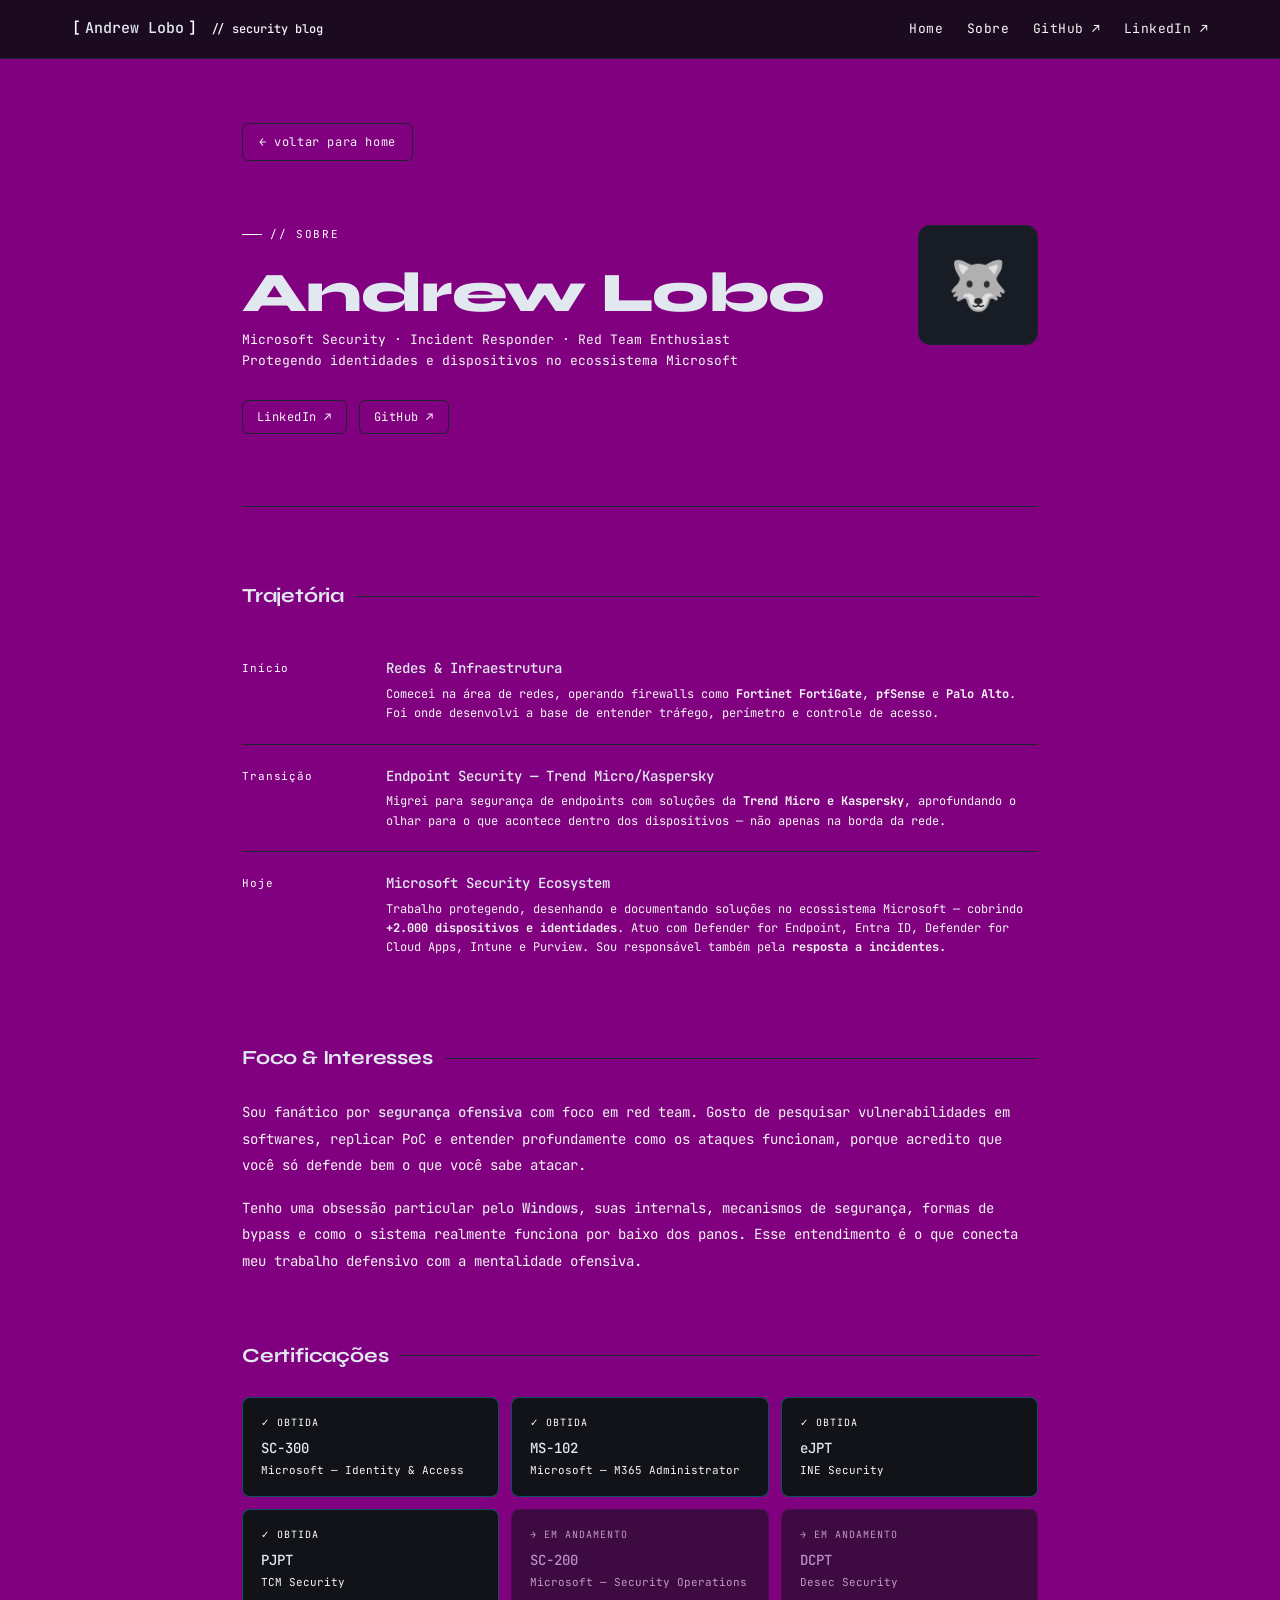
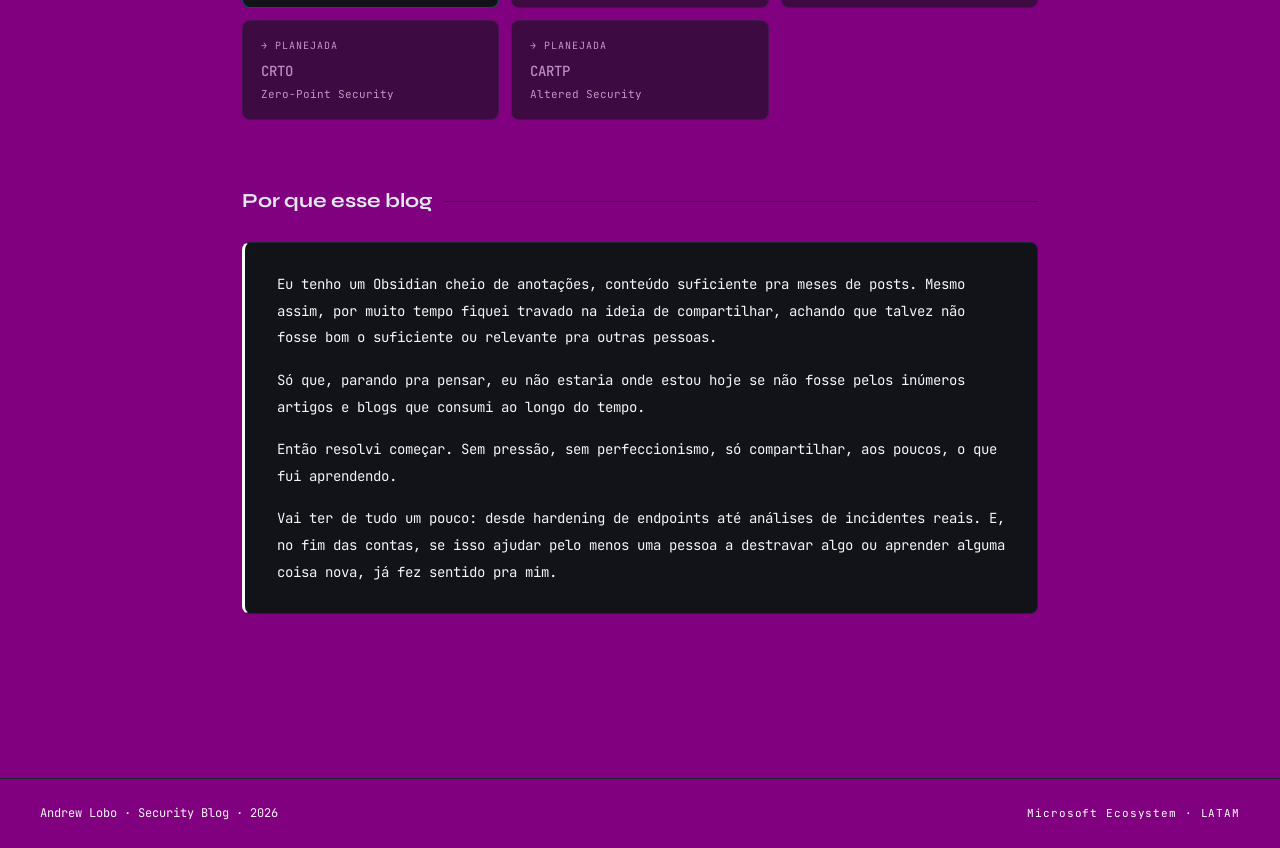
==== sobre.html @ ae2495c2 "alterações html e css principal" ====
<!DOCTYPE html>
<html lang="pt-BR">
<head>
  <meta charset="UTF-8" />
  <meta name="viewport" content="width=device-width, initial-scale=1.0" />
  <title>Sobre — Andrew Lobo</title>
  <link rel="stylesheet" href="style.css" />
  <link rel="preconnect" href="https://fonts.googleapis.com" />
  <link href="https://fonts.googleapis.com/css2?family=Syne:wght@400;600;700;800&family=JetBrains+Mono:wght@300;400;500&display=swap" rel="stylesheet" />
  <style>
    .about-page {
      max-width: 860px;
      margin: 0 auto;
      padding: 64px 32px 100px;
    }

    .about-back {
      display: inline-flex;
      align-items: center;
      gap: 8px;
      color: var(--text-dim);
      text-decoration: none;
      font-size: 12px;
      letter-spacing: 0.05em;
      margin-bottom: 64px;
      border: 1px solid var(--border);
      padding: 8px 16px;
      border-radius: 6px;
      transition: border-color 220ms, color 220ms;
    }
    .about-back:hover { border-color: var(--accent); color: var(--accent); }

    /* Hero */
    .about-hero {
      display: grid;
      grid-template-columns: 1fr auto;
      gap: 48px;
      align-items: start;
      margin-bottom: 72px;
      padding-bottom: 72px;
      border-bottom: 1px solid var(--border);
    }

    .about-label {
      font-size: 11px;
      letter-spacing: 0.15em;
      text-transform: uppercase;
      color: var(--accent);
      margin-bottom: 20px;
      display: flex;
      align-items: center;
      gap: 8px;
    }
    .about-label::before {
      content: '';
      display: inline-block;
      width: 20px;
      height: 1px;
      background: var(--accent);
    }

    .about-name {
      font-family: var(--font-display);
      font-weight: 800;
      font-size: clamp(36px, 5vw, 56px);
      color: var(--text);
      letter-spacing: -0.02em;
      line-height: 1.05;
      margin-bottom: 8px;
    }

    .about-role {
      font-size: 13px;
      color: var(--text-dim);
      margin-bottom: 28px;
      line-height: 1.6;
    }

    .about-links {
      display: flex;
      gap: 12px;
      flex-wrap: wrap;
    }

    .about-link {
      display: inline-flex;
      align-items: center;
      gap: 6px;
      font-size: 12px;
      color: var(--text-dim);
      text-decoration: none;
      border: 1px solid var(--border);
      padding: 6px 14px;
      border-radius: 6px;
      letter-spacing: 0.04em;
      transition: border-color 220ms, color 220ms;
    }
    .about-link:hover { border-color: var(--accent); color: var(--accent); }

    .about-avatar {
      width: 120px;
      height: 120px;
      border-radius: 12px;
      background: var(--surface2);
      border: 1px solid var(--border);
      display: flex;
      align-items: center;
      justify-content: center;
      font-size: 48px;
      flex-shrink: 0;
    }

    /* Sections */
    .about-section {
      margin-bottom: 64px;
    }

    .about-section-title {
      font-family: var(--font-display);
      font-weight: 700;
      font-size: 20px;
      color: var(--text);
      letter-spacing: -0.01em;
      margin-bottom: 24px;
      display: flex;
      align-items: center;
      gap: 12px;
    }
    .about-section-title::after {
      content: '';
      flex: 1;
      height: 1px;
      background: var(--border);
    }

    .about-text {
      color: var(--text-dim);
      font-size: 14px;
      line-height: 1.9;
      margin-bottom: 16px;
    }

    .about-text strong { color: var(--text); font-weight: 500; }

    /* Timeline */
    .timeline {
      display: flex;
      flex-direction: column;
      gap: 0;
    }

    .timeline-item {
      display: grid;
      grid-template-columns: 120px 1fr;
      gap: 24px;
      padding: 20px 0;
      border-bottom: 1px solid var(--border);
      position: relative;
    }
    .timeline-item:last-child { border-bottom: none; }

    .timeline-period {
      font-size: 11px;
      color: var(--accent);
      letter-spacing: 0.08em;
      padding-top: 2px;
    }

    .timeline-content-title {
      font-size: 14px;
      color: var(--text);
      font-weight: 500;
      margin-bottom: 4px;
    }

    .timeline-content-desc {
      font-size: 12px;
      color: var(--text-dim);
      line-height: 1.6;
    }

    /* Certs */
    .certs-grid {
      display: grid;
      grid-template-columns: repeat(auto-fill, minmax(200px, 1fr));
      gap: 12px;
    }

    .cert-card {
      background: var(--surface);
      border: 1px solid var(--border);
      border-radius: 8px;
      padding: 16px 18px;
    }

    .cert-card.active { border-color: rgba(0, 229, 255, 0.3); }
    .cert-card.planned { opacity: 0.6; }

    .cert-status {
      font-size: 10px;
      letter-spacing: 0.1em;
      text-transform: uppercase;
      margin-bottom: 8px;
    }
    .cert-card.active  .cert-status { color: var(--accent); }
    .cert-card.planned .cert-status { color: var(--text-dim); }

    .cert-name {
      font-size: 14px;
      color: var(--text);
      font-weight: 500;
      line-height: 1.3;
    }

    .cert-issuer {
      font-size: 11px;
      color: var(--text-dim);
      margin-top: 4px;
    }

    /* Blog motivation */
    .motivation-box {
      background: var(--surface);
      border: 1px solid var(--border);
      border-left: 3px solid var(--accent);
      border-radius: 8px;
      padding: 28px 32px;
    }

    @media (max-width: 640px) {
      .about-page { padding: 40px 20px 64px; }
      .about-hero { grid-template-columns: 1fr; }
      .about-avatar { display: none; }
      .timeline-item { grid-template-columns: 1fr; gap: 4px; }
    }
  </style>
</head>
<body>

  <header class="site-header">
    <div class="header-inner">
      <div class="logo">
        <span class="logo-bracket">[</span>
        <span class="logo-name">Andrew Lobo</span>
        <span class="logo-bracket">]</span>
        <span class="logo-tag">// security blog</span>
      </div>
      <nav class="header-nav">
        <a href="index.html" class="nav-link">Home</a>
        <a href="sobre.html" class="nav-link active">Sobre</a>
        <a href="https://github.com/math69b" target="_blank" class="nav-link">GitHub ↗</a>
        <a href="https://linkedin.com/in/SEU-PERFIL" target="_blank" class="nav-link">LinkedIn ↗</a>
      </nav>
    </div>
  </header>

  <main class="about-page">

    <a class="about-back" href="index.html">← voltar para home</a>

    <!-- Hero -->
    <div class="about-hero">
      <div>
        <div class="about-label">// sobre</div>
        <h1 class="about-name">Andrew Lobo</h1>
        <p class="about-role">
          Microsoft Security · Incident Responder · Red Team Enthusiast<br />
          Protegendo identidades e dispositivos no ecossistema Microsoft
        </p>
        <div class="about-links">
          <a class="about-link" href="https://linkedin.com/in/SEU-PERFIL" target="_blank">LinkedIn ↗</a>
          <a class="about-link" href="https://github.com/math69b" target="_blank">GitHub ↗</a>
        </div>
      </div>
      <div class="about-avatar">🐺</div>
    </div>

    <!-- Trajetória -->
    <section class="about-section">
      <h2 class="about-section-title">Trajetória</h2>

      <div class="timeline">

        <div class="timeline-item">
          <div class="timeline-period">Início</div>
          <div>
            <div class="timeline-content-title">Redes & Infraestrutura</div>
            <div class="timeline-content-desc">
              Comecei na área de redes, operando firewalls como <strong>Fortinet FortiGate</strong>, <strong>pfSense</strong> e <strong>Palo Alto</strong>. Foi onde desenvolvi a base de entender tráfego, perímetro e controle de acesso.
            </div>
          </div>
        </div>

        <div class="timeline-item">
          <div class="timeline-period">Transição</div>
          <div>
            <div class="timeline-content-title">Endpoint Security — Trend Micro/Kaspersky</div>
            <div class="timeline-content-desc">
              Migrei para segurança de endpoints com soluções da <strong>Trend Micro e Kaspersky</strong>, aprofundando o olhar para o que acontece dentro dos dispositivos — não apenas na borda da rede.
            </div>
          </div>
        </div>

        <div class="timeline-item">
          <div class="timeline-period">Hoje</div>
          <div>
            <div class="timeline-content-title">Microsoft Security Ecosystem</div>
            <div class="timeline-content-desc">
              Trabalho protegendo, desenhando e documentando soluções no ecossistema Microsoft — cobrindo <strong>+2.000 dispositivos e identidades</strong>. Atuo com Defender for Endpoint, Entra ID, Defender for Cloud Apps, Intune e Purview. Sou responsável também pela <strong>resposta a incidentes.</strong>
            </div>
          </div>
        </div>

      </div>
    </section>

    <!-- Foco -->
    <section class="about-section">
      <h2 class="about-section-title">Foco & Interesses</h2>
      <p class="about-text">
        Sou fanático por <strong>segurança ofensiva</strong> com foco em red team. Gosto de pesquisar vulnerabilidades em softwares, replicar PoC e entender profundamente como os ataques funcionam, porque acredito que você só defende bem o que você sabe atacar.
      </p>
      <p class="about-text">
        Tenho uma obsessão particular pelo <strong>Windows</strong>, suas internals, mecanismos de segurança, formas de bypass e como o sistema realmente funciona por baixo dos panos. Esse entendimento é o que conecta meu trabalho defensivo com a mentalidade ofensiva.
      </p>
    </section>

    <!-- Certificações -->
    <section class="about-section">
      <h2 class="about-section-title">Certificações</h2>
      <div class="certs-grid">

        <div class="cert-card active">
          <div class="cert-status">✓ Obtida</div>
          <div class="cert-name">SC-300</div>
          <div class="cert-issuer">Microsoft — Identity & Access</div>
        </div>

        <div class="cert-card active">
          <div class="cert-status">✓ Obtida</div>
          <div class="cert-name">MS-102</div>
          <div class="cert-issuer">Microsoft — M365 Administrator</div>
        </div>

        <div class="cert-card active">
          <div class="cert-status">✓ Obtida</div>
          <div class="cert-name">eJPT</div>
          <div class="cert-issuer">INE Security</div>
        </div>

        <div class="cert-card active">
          <div class="cert-status">✓ Obtida</div>
          <div class="cert-name">PJPT</div>
          <div class="cert-issuer">TCM Security</div>
        </div>

        <div class="cert-card planned">
          <div class="cert-status">→ Em andamento</div>
          <div class="cert-name">SC-200</div>
          <div class="cert-issuer">Microsoft — Security Operations</div>
        </div>

        <div class="cert-card planned">
          <div class="cert-status">→ Em andamento</div>
          <div class="cert-name">DCPT</div>
          <div class="cert-issuer">Desec Security</div>
        </div>

        <div class="cert-card planned">
          <div class="cert-status">→ Planejada</div>
          <div class="cert-name">CRTO</div>
          <div class="cert-issuer">Zero-Point Security</div>
        </div>

        <div class="cert-card planned">
          <div class="cert-status">→ Planejada</div>
          <div class="cert-name">CARTP</div>
          <div class="cert-issuer">Altered Security</div>
        </div>

      </div>
    </section>

    <!-- Por que o blog -->
    <section class="about-section">
      <h2 class="about-section-title">Por que esse blog</h2>
      <div class="motivation-box">
        <p class="about-text">
          Eu tenho um Obsidian cheio de anotações, conteúdo suficiente pra meses de posts. Mesmo assim, por muito tempo fiquei travado na ideia de compartilhar, achando que talvez não fosse bom o suficiente ou relevante pra outras pessoas.
        <p class="about-text">
          Só que, parando pra pensar, eu não estaria onde estou hoje se não fosse pelos inúmeros artigos e blogs que consumi ao longo do tempo.        </p>
        <p class="about-text">
          Então resolvi começar. Sem pressão, sem perfeccionismo, só compartilhar, aos poucos, o que fui aprendendo.     </p>
        <p class="about-text" style="margin-bottom: 0;">
          Vai ter de tudo um pouco: desde hardening de endpoints até análises de incidentes reais. E, no fim das contas, se isso ajudar pelo menos uma pessoa a destravar algo ou aprender alguma coisa nova, já fez sentido pra mim.      </div>
    </section>

  </main>

  <footer class="site-footer">
    <div class="footer-inner">
      <span class="footer-text">Andrew Lobo · Security Blog · <script>document.write(new Date().getFullYear())</script></span>
      <span class="footer-stack">Microsoft Ecosystem · LATAM</span>
    </div>
  </footer>

</body>
</html>
---- style.css ----
/* ============================================================
   ANDREW LOBO — SECURITY BLOG
   style.css
   ============================================================ */

*, *::before, *::after {
  box-sizing: border-box;
  margin: 0;
  padding: 0;
}

:root {
  --bg:         #800080;
  --surface:    #111318;
  --surface2:   #181c24;
  --border:     #1e2330;
  --accent:     #ffffff;
  --accent2:    #ff4d6d;
  --text:       #e2e8f0;
  --text-dim:   #f5f5f5;
  --text-muted: #ffffff;

  --font-display: 'Syne', sans-serif;
  --font-mono:    'JetBrains Mono', monospace;

  --radius: 6px;
  --transition: 220ms cubic-bezier(0.4, 0, 0.2, 1);
}

html { scroll-behavior: smooth; }

body {
  background: var(--bg);
  color: var(--text);
  font-family: var(--font-mono);
  font-size: 14px;
  line-height: 1.7;
  min-height: 100vh;
  overflow-x: hidden;
}

/* ── HEADER ─────────────────────────────────────────────── */
.site-header {
  position: sticky;
  top: 0;
  z-index: 100;
  background: rgba(10, 12, 16, 0.85);
  backdrop-filter: blur(12px);
  border-bottom: 1px solid var(--border);
}

.header-inner {
  max-width: 1200px;
  margin: 0 auto;
  padding: 16px 32px;
  display: flex;
  align-items: center;
  justify-content: space-between;
}

.logo {
  display: flex;
  align-items: center;
  gap: 4px;
  font-family: var(--font-mono);
  font-weight: 500;
  font-size: 15px;
}

.logo-bracket { color: var(--accent); }
.logo-name    { color: var(--text); }
.logo-tag     { color: var(--text-dim); margin-left: 10px; font-size: 12px; }

.header-nav { display: flex; gap: 24px; }

.nav-link {
  color: var(--text-dim);
  text-decoration: none;
  font-size: 13px;
  letter-spacing: 0.03em;
  transition: color var(--transition);
}

.nav-link:hover,
.nav-link.active { color: var(--accent); }

/* ── HERO ────────────────────────────────────────────────── */
.hero {
  position: relative;
  padding: 100px 32px 80px;
  overflow: hidden;
}

.hero-inner {
  max-width: 1200px;
  margin: 0 auto;
  position: relative;
  z-index: 1;
}

.hero-label {
  font-size: 11px;
  letter-spacing: 0.15em;
  text-transform: uppercase;
  color: var(--accent);
  margin-bottom: 24px;
  display: inline-flex;
  align-items: center;
  gap: 8px;
}

.hero-label::before {
  content: '';
  display: inline-block;
  width: 24px;
  height: 1px;
  background: var(--accent);
}

.hero-title {
  font-family: var(--font-display);
  font-weight: 800;
  font-size: clamp(24px, 3vw, 64px);
  line-height: 1.0;
  color: var(--text);
  letter-spacing: -0.02em;
  margin-bottom: 28px;
}

.hero-title .accent { color: var(--accent2); }

.hero-desc {
  max-width: 520px;
  color: var(--text-dim);
  font-size: 14px;
  line-height: 1.8;
}

/* Background grid */
.hero-grid-bg {
  position: absolute;
  inset: 0;
  background-image:
    linear-gradient(var(--border) 1px, transparent 1px),
    linear-gradient(90deg, var(--border) 1px, transparent 1px);
  background-size: 48px 48px;
  opacity: 0.3;
  mask-image: radial-gradient(ellipse 80% 60% at 60% 40%, black 20%, transparent 80%);
}

/* ── CATEGORIES ──────────────────────────────────────────── */
.categories-section {
  max-width: 1200px;
  margin: 0 auto;
  padding: 0 32px 100px;
}

.section-label {
  color: var(--text-dim);
  font-size: 12px;
  letter-spacing: 0.1em;
  margin-bottom: 32px;
}

.categories-grid {
  display: grid;
  grid-template-columns: repeat(auto-fill, minmax(280px, 1fr));
  gap: 16px;
}

.category-card {
  background: var(--surface);
  border: 1px solid var(--border);
  border-radius: var(--radius);
  padding: 28px 24px;
  cursor: pointer;
  display: flex;
  align-items: flex-start;
  gap: 18px;
  transition:
    border-color var(--transition),
    transform var(--transition),
    background var(--transition);
  position: relative;
  overflow: hidden;
}

.category-card::before {
  content: '';
  position: absolute;
  inset: 0;
  background: linear-gradient(135deg, rgba(0, 229, 255, 0.04) 0%, transparent 60%);
  opacity: 0;
  transition: opacity var(--transition);
}

.category-card:hover {
  border-color: var(--accent);
  transform: translateY(-2px);
  background: var(--surface2);
}

.category-card:hover::before { opacity: 1; }

.card-icon {
  font-size: 28px;
  flex-shrink: 0;
  line-height: 1;
  margin-top: 2px;
}

.card-content { flex: 1; }

.card-title {
  font-family: var(--font-display);
  font-weight: 700;
  font-size: 16px;
  color: var(--text);
  margin-bottom: 6px;
  letter-spacing: -0.01em;
}

.card-desc {
  font-size: 12px;
  color: var(--text-dim);
  line-height: 1.6;
}

.card-arrow {
  color: var(--text-muted);
  font-size: 18px;
  align-self: center;
  transition: color var(--transition), transform var(--transition);
}

.category-card:hover .card-arrow {
  color: var(--accent);
  transform: translateX(4px);
}

/* ── POSTS SECTION ───────────────────────────────────────── */
.posts-section {
  max-width: 1200px;
  margin: 0 auto;
  padding: 48px 32px 100px;
}

.posts-section.hidden { display: none; }

.back-btn {
  background: none;
  border: 1px solid var(--border);
  color: var(--text-dim);
  font-family: var(--font-mono);
  font-size: 12px;
  padding: 8px 16px;
  border-radius: var(--radius);
  cursor: pointer;
  margin-bottom: 48px;
  letter-spacing: 0.05em;
  transition: border-color var(--transition), color var(--transition);
  display: inline-flex;
  align-items: center;
  gap: 8px;
}

.back-btn:hover {
  border-color: var(--accent);
  color: var(--accent);
}

.posts-header { margin-bottom: 40px; }

.posts-category-label {
  font-size: 11px;
  letter-spacing: 0.15em;
  text-transform: uppercase;
  color: var(--accent);
  margin-bottom: 12px;
  display: flex;
  align-items: center;
  gap: 8px;
}

.posts-category-label::before {
  content: '';
  display: inline-block;
  width: 20px;
  height: 1px;
  background: var(--accent);
}

.posts-title {
  font-family: var(--font-display);
  font-weight: 800;
  font-size: clamp(32px, 5vw, 56px);
  color: var(--text);
  letter-spacing: -0.02em;
}

/* ── POST CARDS ──────────────────────────────────────────── */
.posts-list {
  display: flex;
  flex-direction: column;
  gap: 1px;
  border: 1px solid var(--border);
  border-radius: var(--radius);
  overflow: hidden;
}

.post-card {
  background: var(--surface);
  padding: 24px 28px;
  display: flex;
  align-items: flex-start;
  gap: 24px;
  text-decoration: none;
  color: inherit;
  transition: background var(--transition);
  border-bottom: 1px solid var(--border);
  cursor: pointer;
}

.post-card:last-child { border-bottom: none; }

.post-card:hover { background: var(--surface2); }

.post-meta {
  display: flex;
  flex-direction: column;
  align-items: flex-end;
  flex-shrink: 0;
  min-width: 100px;
}

.post-date {
  font-size: 11px;
  color: var(--text-dim);
  letter-spacing: 0.05em;
}

.post-tag {
  font-size: 10px;
  letter-spacing: 0.08em;
  text-transform: uppercase;
  color: var(--accent);
  background: rgba(0, 229, 255, 0.08);
  padding: 2px 8px;
  border-radius: 100px;
  margin-top: 6px;
  border: 1px solid rgba(0, 229, 255, 0.2);
}

.post-body { flex: 1; }

.post-title {
  font-family: var(--font-display);
  font-weight: 700;
  font-size: 16px;
  color: var(--text);
  margin-bottom: 6px;
  letter-spacing: -0.01em;
  transition: color var(--transition);
}

.post-card:hover .post-title { color: var(--accent); }

.post-excerpt {
  font-size: 12px;
  color: var(--text-dim);
  line-height: 1.7;
}

.post-mitre {
  margin-top: 10px;
  display: flex;
  gap: 6px;
  flex-wrap: wrap;
}

.mitre-badge {
  font-size: 10px;
  font-family: var(--font-mono);
  color: var(--accent2);
  background: rgba(255, 77, 109, 0.07);
  border: 1px solid rgba(255, 77, 109, 0.2);
  padding: 2px 8px;
  border-radius: 4px;
  letter-spacing: 0.05em;
}

/* Empty state */
.empty-state {
  padding: 64px 28px;
  text-align: center;
  color: var(--text-dim);
  font-size: 13px;
}

.empty-state .empty-icon { font-size: 32px; margin-bottom: 12px; }
.empty-state .empty-msg { color: var(--text-muted); font-size: 12px; margin-top: 6px; }

/* ── FOOTER ──────────────────────────────────────────────── */
.site-footer {
  border-top: 1px solid var(--border);
  padding: 24px 32px;
}

.footer-inner {
  max-width: 1200px;
  margin: 0 auto;
  display: flex;
  justify-content: space-between;
  align-items: center;
  gap: 16px;
}

.footer-text  { color: var(--text-dim); font-size: 12px; }
.footer-stack { color: var(--text-muted); font-size: 11px; letter-spacing: 0.08em; }

/* ── UTILITIES ───────────────────────────────────────────── */
.hidden { display: none !important; }

/* ── RESPONSIVE ──────────────────────────────────────────── */
@media (max-width: 640px) {
  .header-inner { padding: 14px 20px; }
  .hero         { padding: 64px 20px 48px; }
  .categories-section { padding: 0 20px 64px; }
  .posts-section { padding: 32px 20px 64px; }
  .footer-inner { flex-direction: column; align-items: flex-start; }
  .post-card    { flex-direction: column; gap: 12px; }
  .post-meta    { align-items: flex-start; flex-direction: row; gap: 12px; }
}

/* ── HERO ROTATIVO ───────────────────────────────────────── */
.hero-rotate {
  display: inline-flex;
  flex-direction: column;
  overflow: hidden;
  height: 1.1em;
  vertical-align: bottom;
}

.hero-rotate span {
  animation: heroSlide 10s cubic-bezier(0.4, 0, 0.2, 1) infinite;
  line-height: 1.1em;
}

@keyframes heroSlide {
  0%        { transform: translateY(0%); }
  22%       { transform: translateY(0%); }
  25%       { transform: translateY(-100%); }
  47%       { transform: translateY(-100%); }
  50%       { transform: translateY(-200%); }
  72%       { transform: translateY(-200%); }
  75%       { transform: translateY(-300%); }
  97%       { transform: translateY(-300%); }
  100%      { transform: translateY(0%); }
}
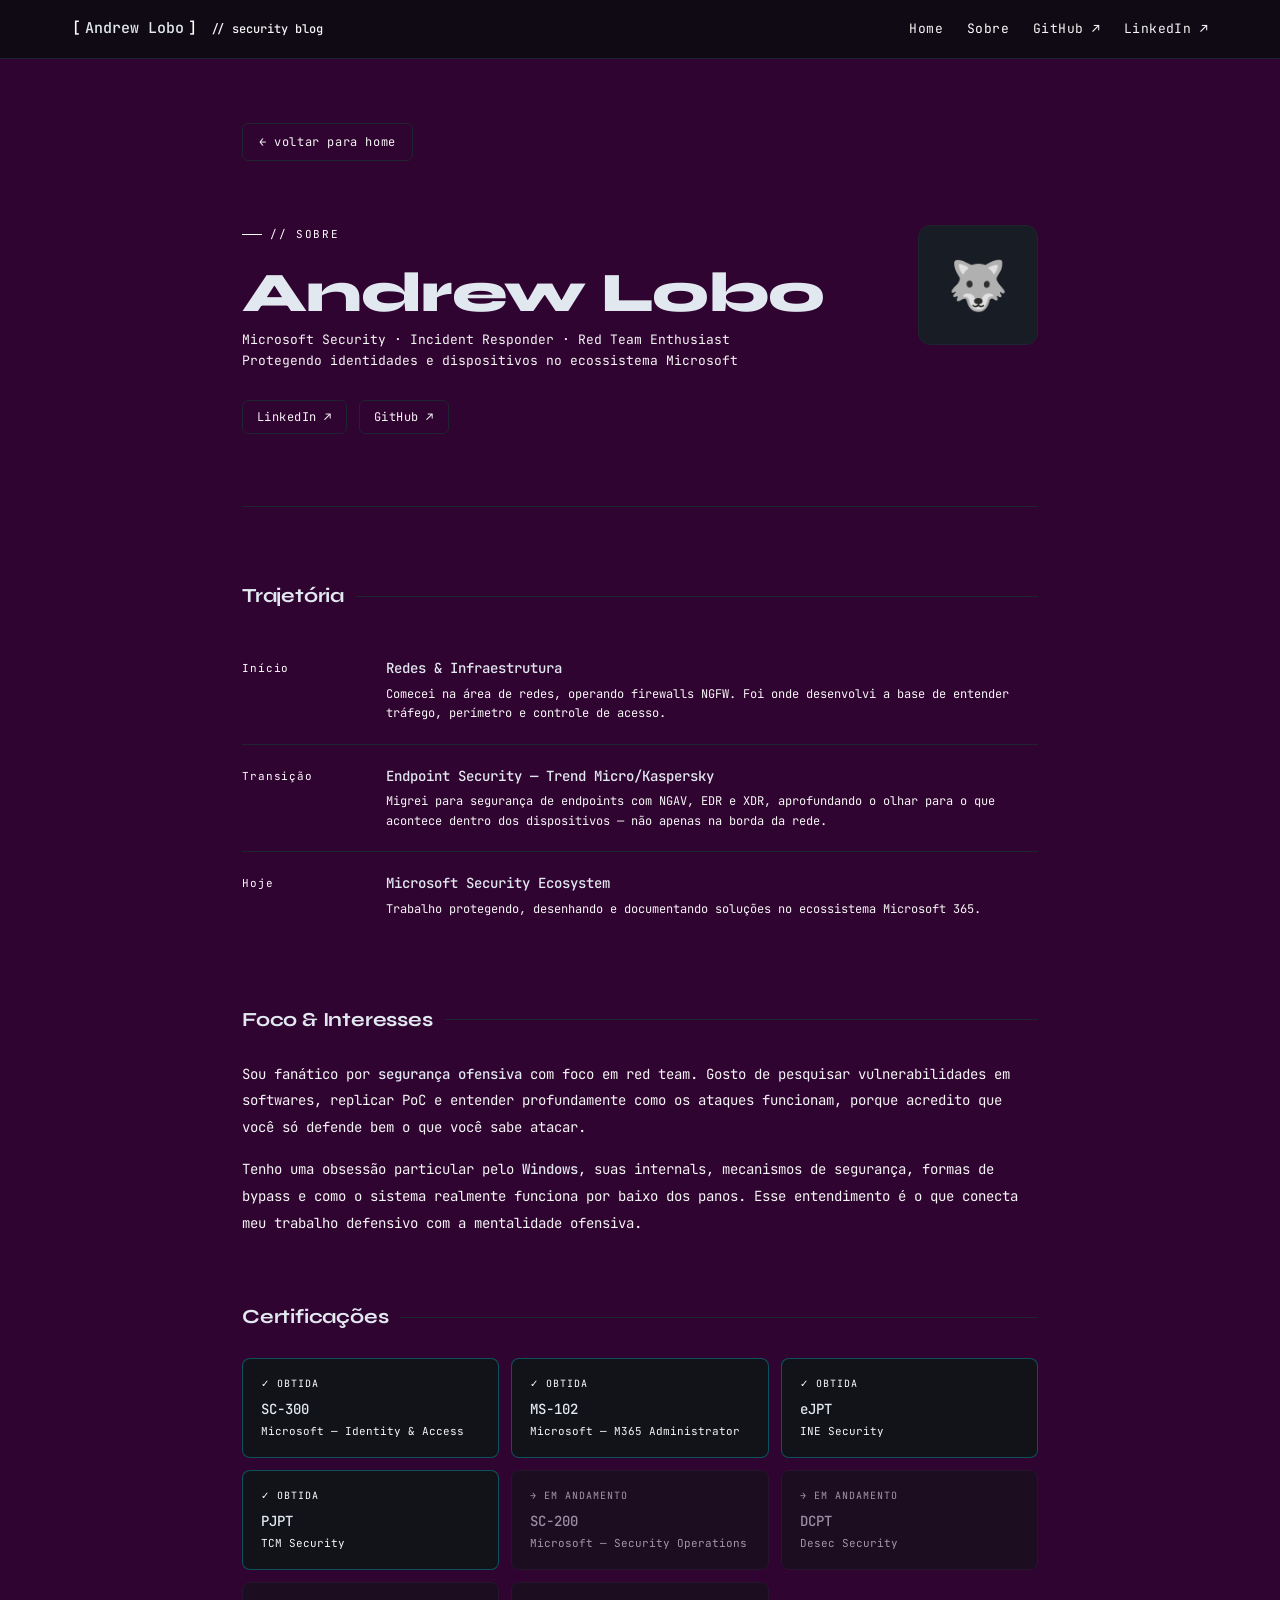
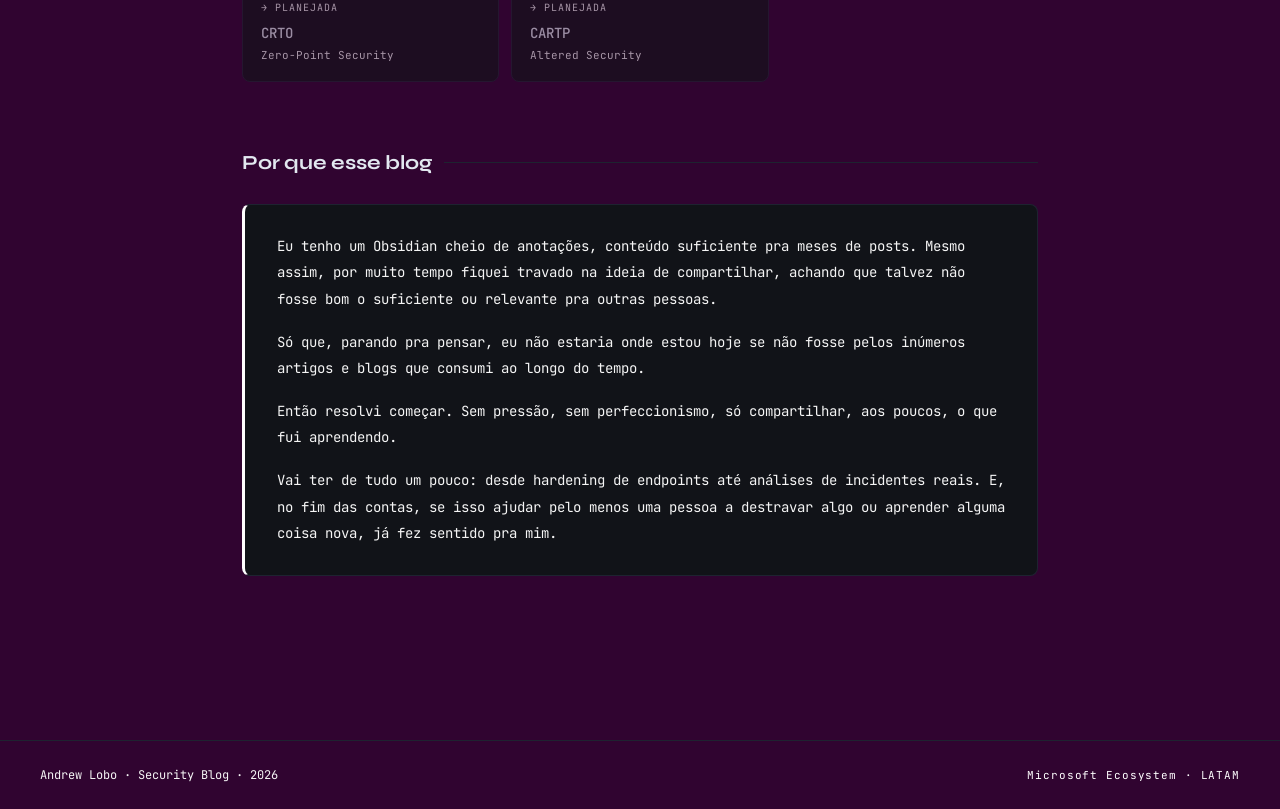
==== commit 980da7dd: "alterar sobre" ====
--- a/sobre.html
+++ b/sobre.html
@@ -286,7 +286,7 @@
           <div>
             <div class="timeline-content-title">Redes & Infraestrutura</div>
             <div class="timeline-content-desc">
-              Comecei na área de redes, operando firewalls como <strong>Fortinet FortiGate</strong>, <strong>pfSense</strong> e <strong>Palo Alto</strong>. Foi onde desenvolvi a base de entender tráfego, perímetro e controle de acesso.
+              Comecei na área de redes, operando firewalls NGFW. Foi onde desenvolvi a base de entender tráfego, perímetro e controle de acesso.
             </div>
           </div>
         </div>
@@ -296,7 +296,7 @@
           <div>
             <div class="timeline-content-title">Endpoint Security — Trend Micro/Kaspersky</div>
             <div class="timeline-content-desc">
-              Migrei para segurança de endpoints com soluções da <strong>Trend Micro e Kaspersky</strong>, aprofundando o olhar para o que acontece dentro dos dispositivos — não apenas na borda da rede.
+              Migrei para segurança de endpoints com NGAV, EDR e XDR, aprofundando o olhar para o que acontece dentro dos dispositivos — não apenas na borda da rede.
             </div>
           </div>
         </div>
@@ -306,7 +306,7 @@
           <div>
             <div class="timeline-content-title">Microsoft Security Ecosystem</div>
             <div class="timeline-content-desc">
-              Trabalho protegendo, desenhando e documentando soluções no ecossistema Microsoft — cobrindo <strong>+2.000 dispositivos e identidades</strong>. Atuo com Defender for Endpoint, Entra ID, Defender for Cloud Apps, Intune e Purview. Sou responsável também pela <strong>resposta a incidentes.</strong>
+              Trabalho protegendo, desenhando e documentando soluções no ecossistema Microsoft 365.
             </div>
           </div>
         </div>
--- a/style.css
+++ b/style.css
@@ -10,7 +10,7 @@
 }
 
 :root {
-  --bg:         #800080;
+  --bg:         #300430;
   --surface:    #111318;
   --surface2:   #181c24;
   --border:     #1e2330;
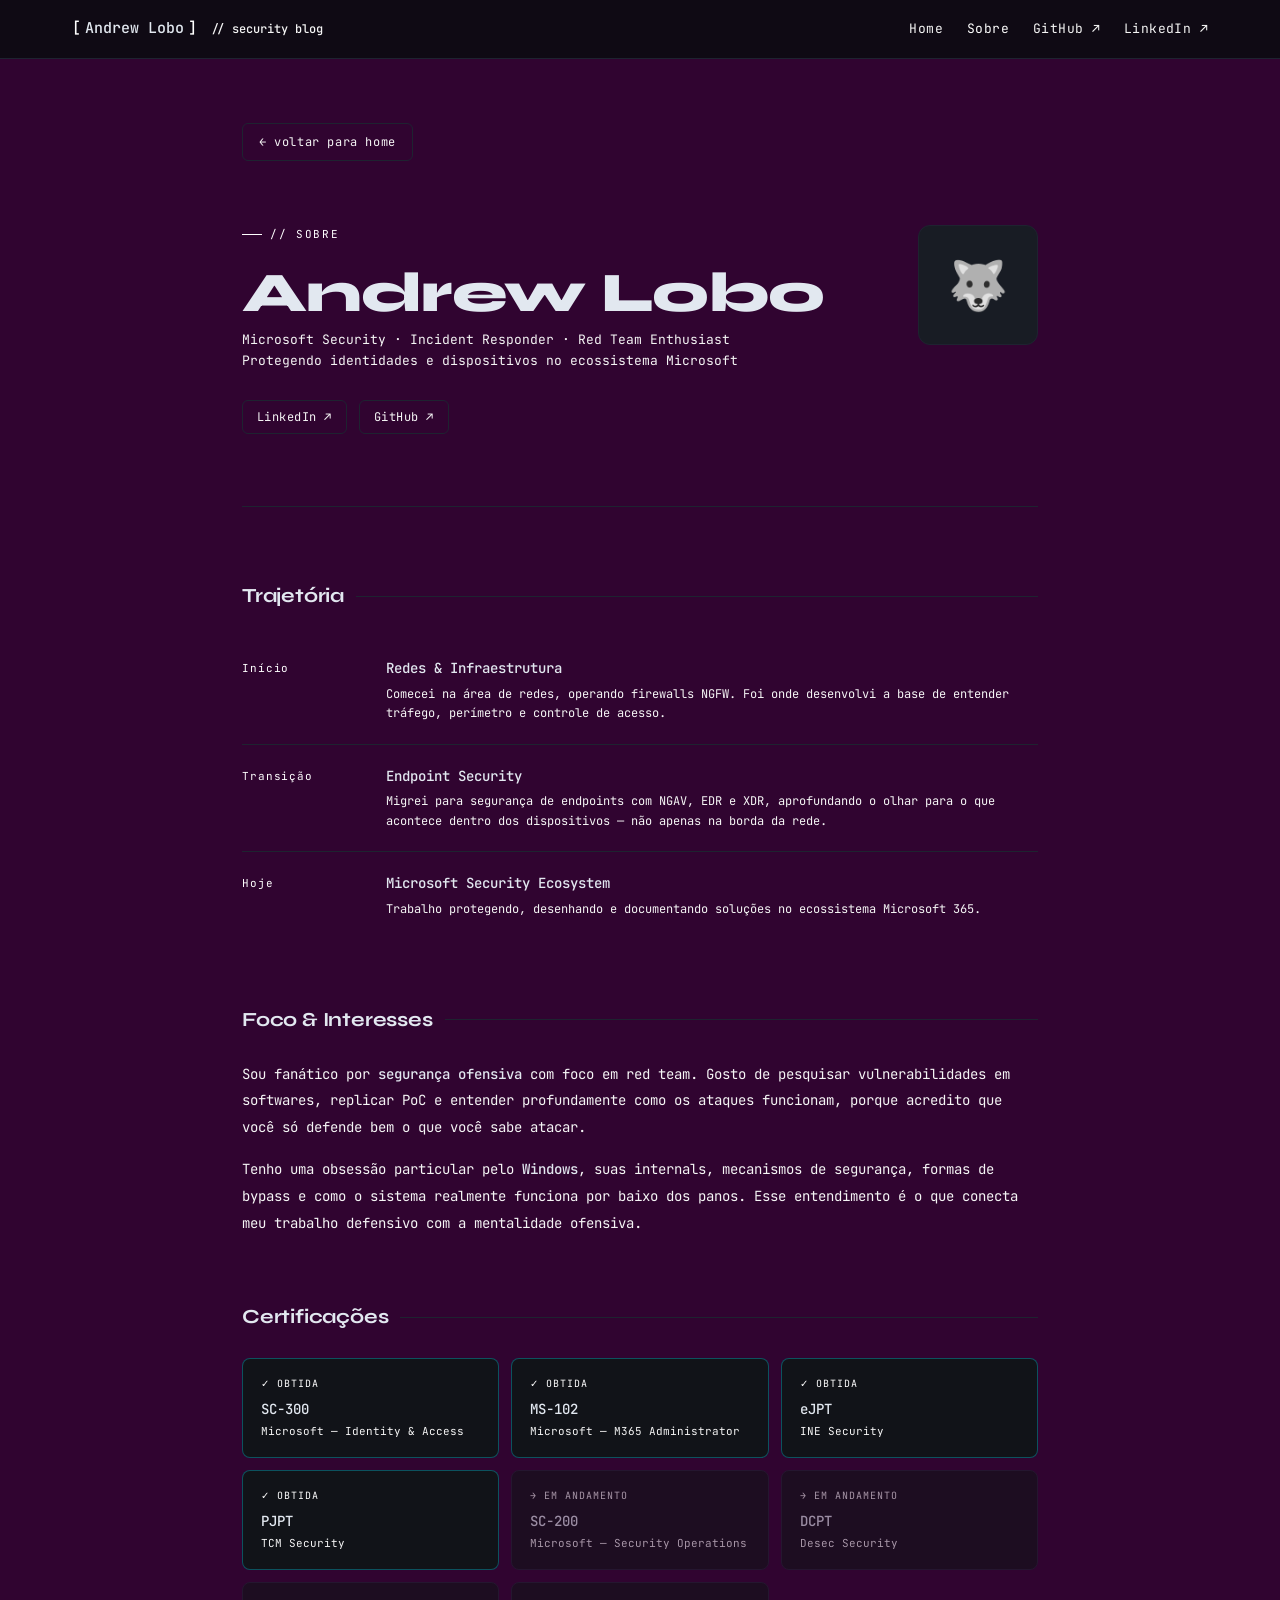
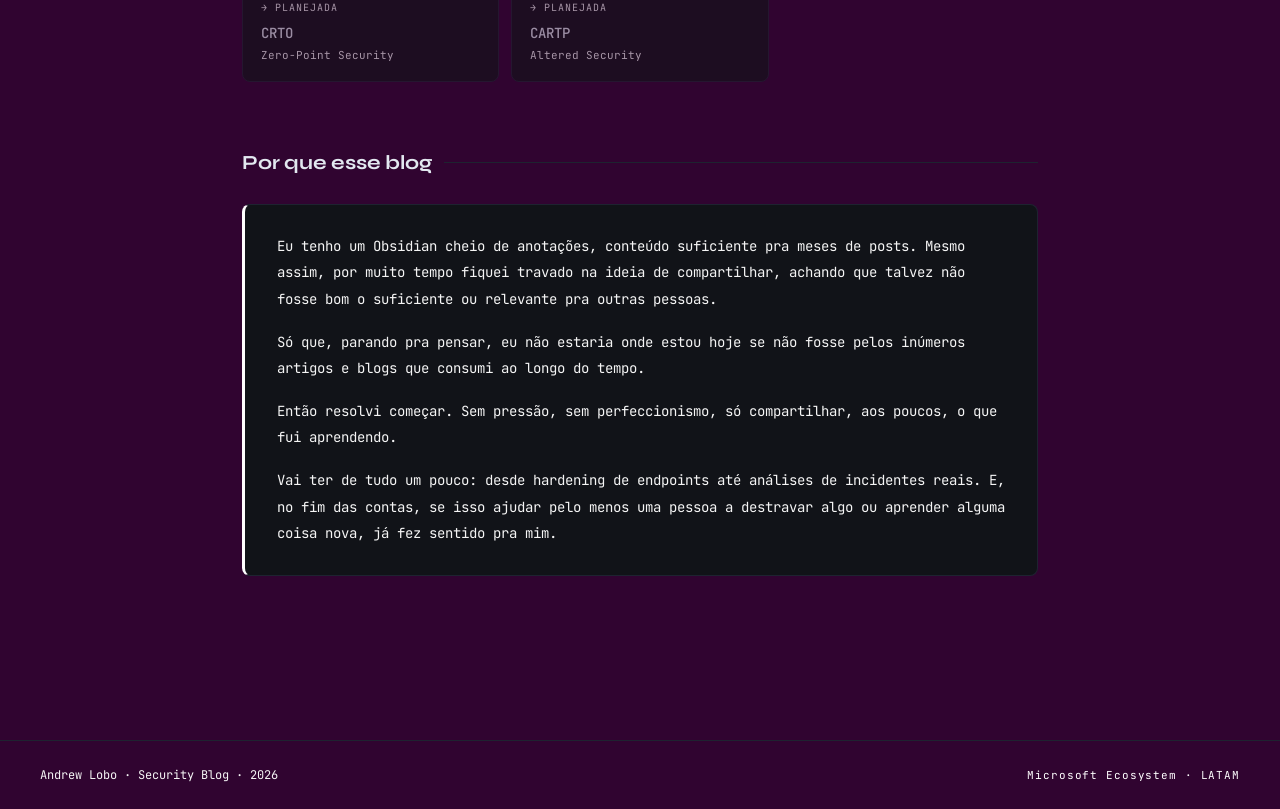
==== commit 01328563: "alterar sobre" ====
--- a/sobre.html
+++ b/sobre.html
@@ -294,7 +294,7 @@
         <div class="timeline-item">
           <div class="timeline-period">Transição</div>
           <div>
-            <div class="timeline-content-title">Endpoint Security — Trend Micro/Kaspersky</div>
+            <div class="timeline-content-title">Endpoint Security</div>
             <div class="timeline-content-desc">
               Migrei para segurança de endpoints com NGAV, EDR e XDR, aprofundando o olhar para o que acontece dentro dos dispositivos — não apenas na borda da rede.
             </div>
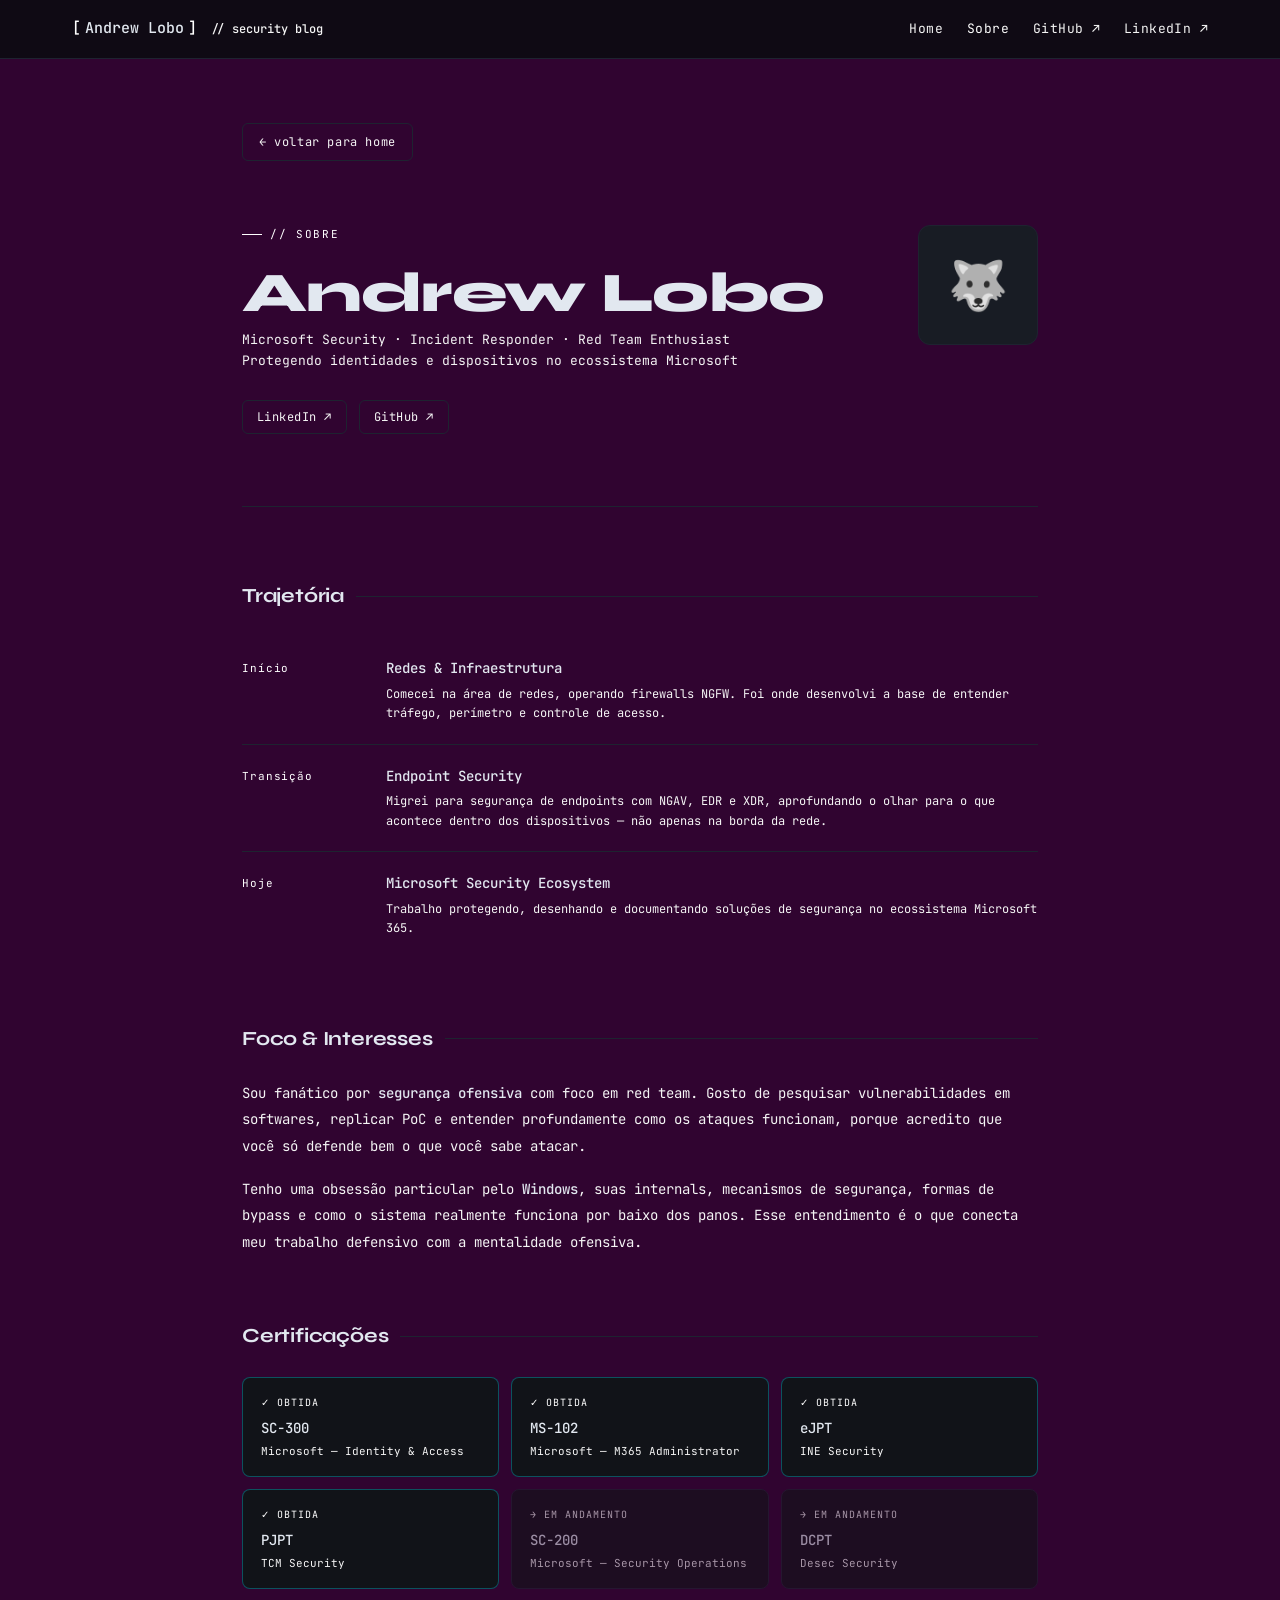
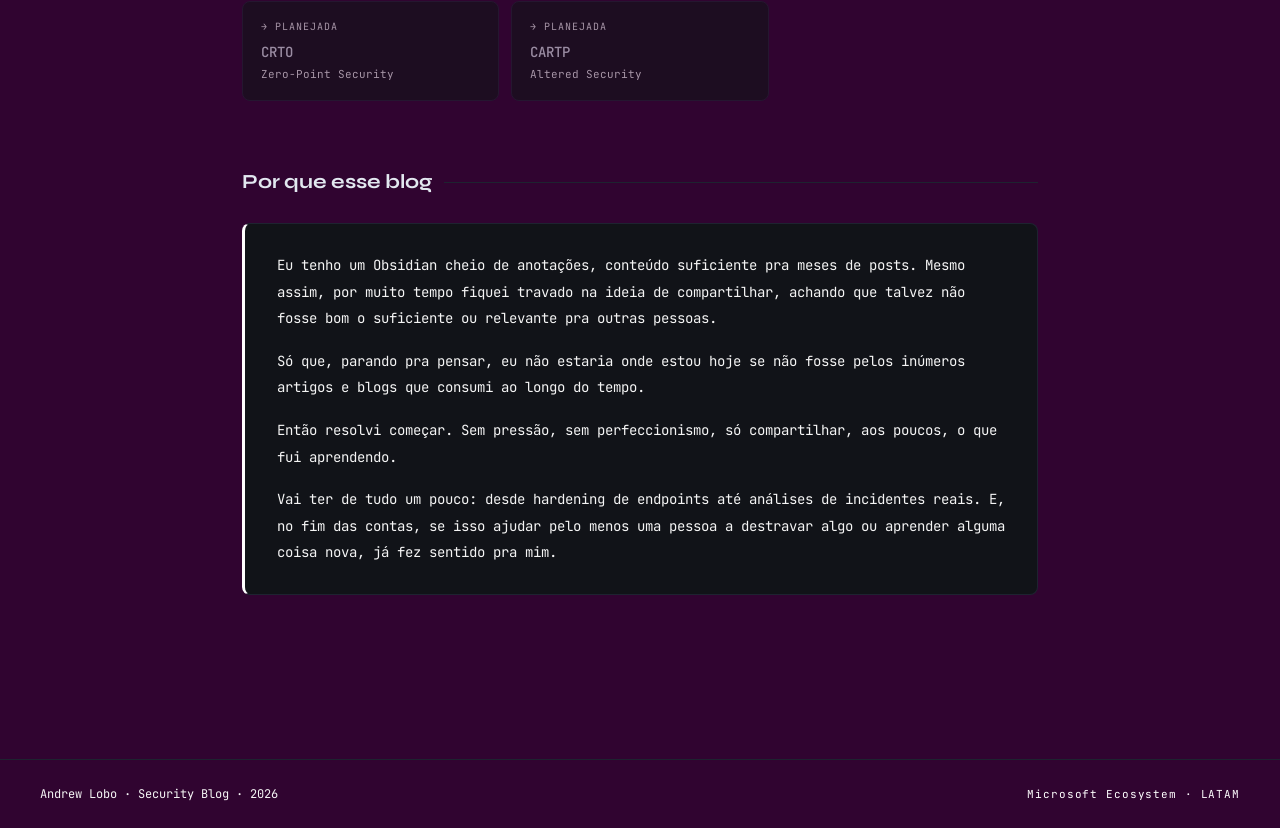
==== commit 5a26fdde: "alterar sobre" ====
--- a/sobre.html
+++ b/sobre.html
@@ -306,7 +306,7 @@
           <div>
             <div class="timeline-content-title">Microsoft Security Ecosystem</div>
             <div class="timeline-content-desc">
-              Trabalho protegendo, desenhando e documentando soluções no ecossistema Microsoft 365.
+              Trabalho protegendo, desenhando e documentando soluções de segurança no ecossistema Microsoft 365.
             </div>
           </div>
         </div>
